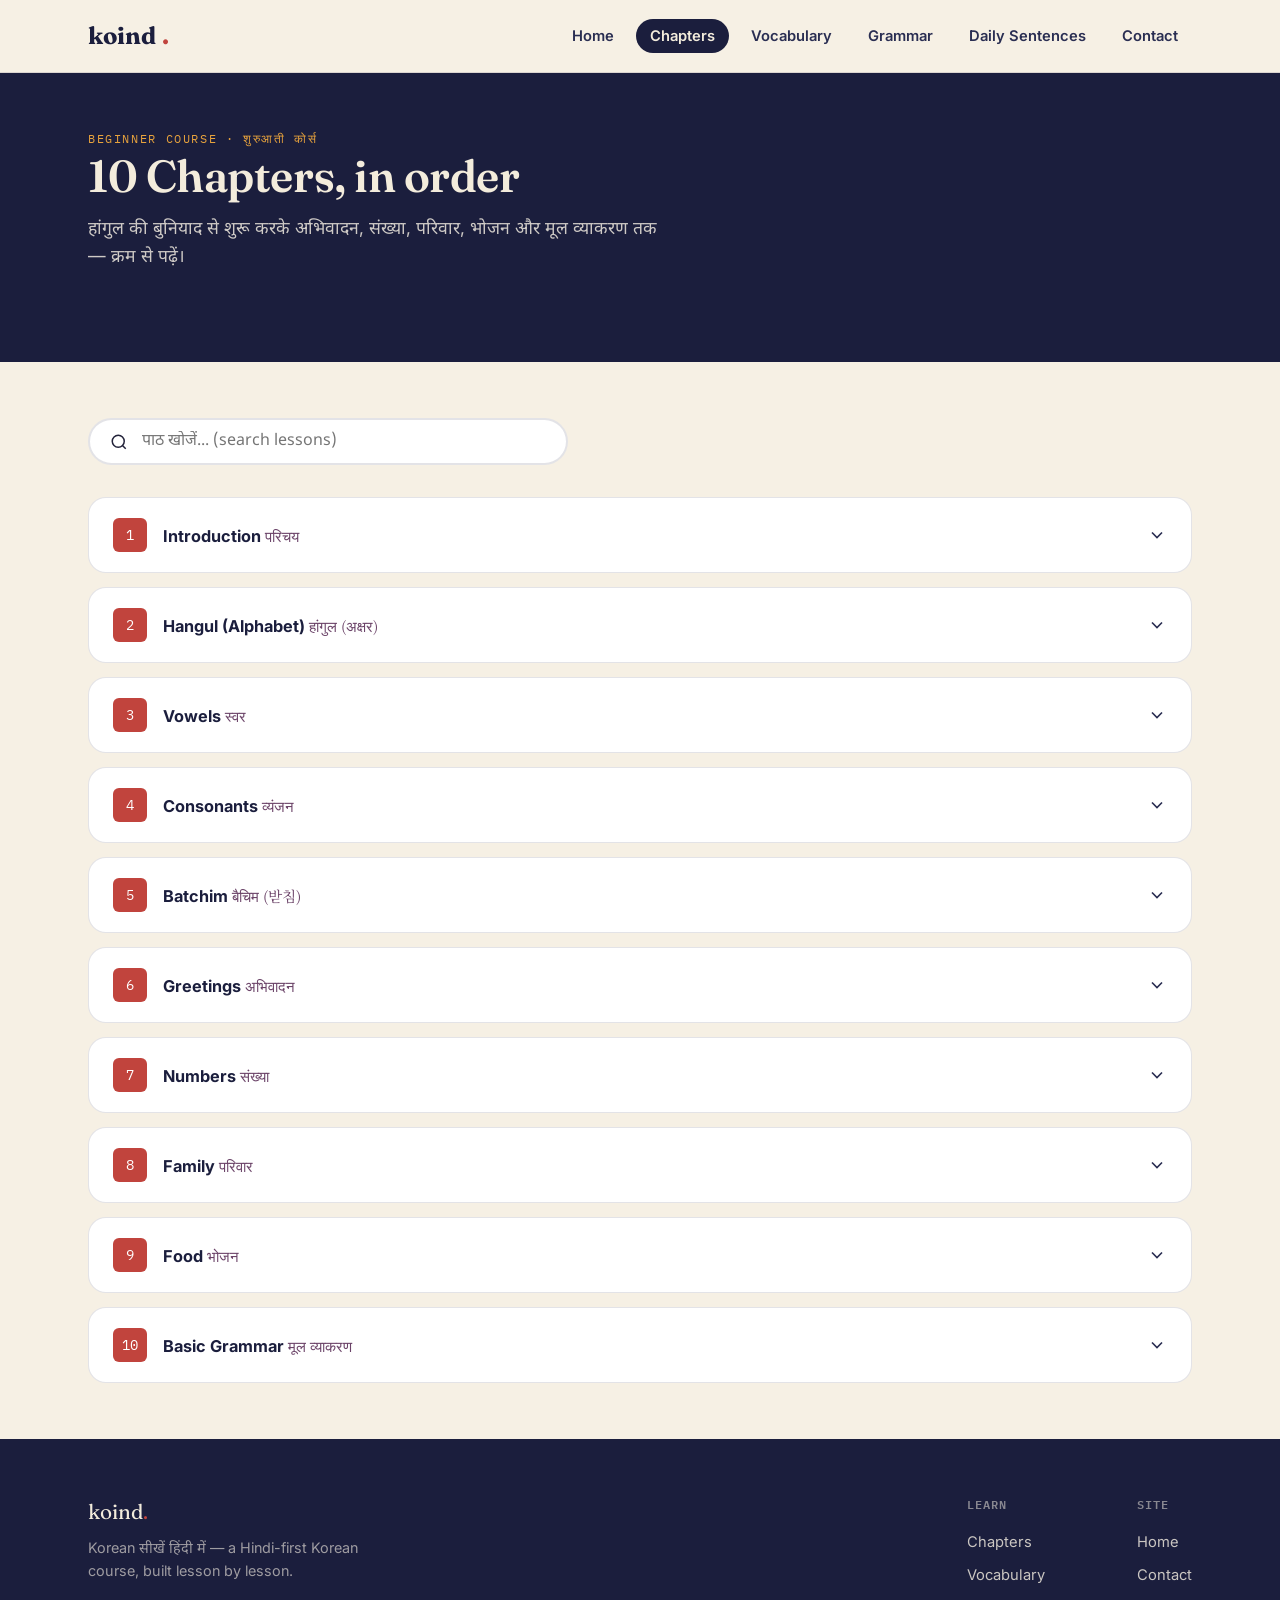
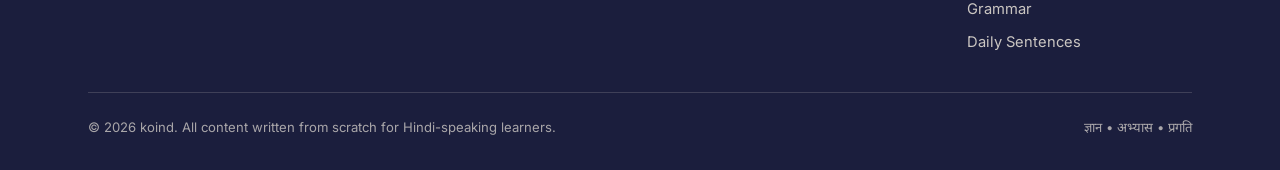
==== chapters.html @ 903cb3c7 "Add files via upload" ====
<!DOCTYPE html>
<html lang="en">
<head>
<meta charset="UTF-8">
<meta name="viewport" content="width=device-width, initial-scale=1.0">
<title>Chapters — koindian</title>
<meta name="description" content="10 chapters, 21 lessons — Hangul basics through beginner grammar, explained in Hindi.">
<link rel="preconnect" href="https://fonts.googleapis.com">
<link rel="preconnect" href="https://fonts.gstatic.com" crossorigin>
<link href="https://fonts.googleapis.com/css2?family=Fraunces:opsz,wght@9..144,500;9..144,600;9..144,700&family=Inter:wght@400;500;600;700&family=Noto+Serif+KR:wght@500;600;700&family=Noto+Sans+Devanagari:wght@400;500;600;700&family=IBM+Plex+Mono:wght@500;600&display=swap" rel="stylesheet">
<link rel="stylesheet" href="css/style.css">
</head>
<body>

<nav class="site-nav" id="site-nav"></nav>

<header class="hero" style="padding:52px 0 60px;">
  <div class="wrap" style="grid-template-columns:1fr;">
    <div>
      <div class="eyebrow" style="color:var(--marigold);">Beginner Course · शुरुआती कोर्स</div>
      <h1 style="font-size:clamp(2rem,4vw,2.8rem);">10 Chapters, in order</h1>
      <p class="lede">हांगुल की बुनियाद से शुरू करके अभिवादन, संख्या, परिवार, भोजन और मूल व्याकरण तक — क्रम से पढ़ें।</p>
    </div>
  </div>
</header>

<section class="section-tight">
  <div class="wrap">
    <div class="search-box" style="margin-bottom:32px;">
      <svg width="18" height="18" viewBox="0 0 24 24" fill="none" stroke="currentColor" stroke-width="2"><circle cx="11" cy="11" r="8"/><line x1="21" y1="21" x2="16.65" y2="16.65"/></svg>
      <input type="text" id="chapter-search" placeholder="पाठ खोजें... (search lessons)">
    </div>
    <div class="acc-list" id="chapter-list"></div>
  </div>
</section>

<footer class="site-footer" id="site-footer"></footer>

<script src="js/data.js"></script>
<script src="js/app.js"></script>
<script>
document.addEventListener("DOMContentLoaded", () => {
  const listEl = document.getElementById("chapter-list");

  function lessonRowHTML(chapter, lesson, idx) {
    return `
      <div>
        <div class="lesson-row" onclick="toggleLessonDetail(this)">
          <span class="dot"></span>
          <div style="flex:1;">
            <div class="en">${idx + 1}. ${lesson.title}</div>
            <div class="ko kr">${lesson.titleKo}</div>
          </div>
        </div>
        <div class="lesson-detail">
          <span class="explain-label">Explanation · व्याख्या</span>
          <p class="explain hi">${lesson.explanationHi}</p>
          ${lesson.examples.map(ex => `
            <div class="example-bubble">
              <div class="ko kr">${ex.ko}</div>
              <div class="hi">${ex.hi}</div>
            </div>
          `).join("")}
        </div>
      </div>
    `;
  }

  function render(filter) {
    const f = (filter || "").trim().toLowerCase();
    listEl.innerHTML = "";
    KOIND.chapters.forEach((chapter) => {
      const matchingLessons = chapter.lessons.filter(l =>
        !f ||
        l.title.toLowerCase().includes(f) ||
        l.titleKo.includes(filter || "") ||
        l.explanationHi.includes(filter || "")
      );
      if (f && matchingLessons.length === 0) return;

      const item = document.createElement("div");
      item.className = "acc-item" + (f ? " open" : "");
      item.innerHTML = `
        <button class="acc-trigger" onclick="toggleAccordion(this)" aria-expanded="${f ? "true" : "false"}">
          <span class="acc-number">${chapter.number}</span>
          <span class="acc-title">
            <span class="en">${chapter.title}</span>
            <span class="ko kr">${chapter.titleKo}</span>
          </span>
          <svg class="acc-chevron" width="20" height="20" viewBox="0 0 24 24" fill="none" stroke="currentColor" stroke-width="2"><polyline points="6 9 12 15 18 9"/></svg>
        </button>
        <div class="acc-panel">
          <div class="acc-panel-inner">
            ${matchingLessons.map((l, i) => lessonRowHTML(chapter, l, chapter.lessons.indexOf(l))).join("")}
          </div>
        </div>
      `;
      listEl.appendChild(item);
    });
    if (listEl.children.length === 0) {
      listEl.innerHTML = `<div class="empty-state"><p class="hi">कोई पाठ नहीं मिला।</p></div>`;
    }
  }

  render("");
  document.getElementById("chapter-search").addEventListener("input", (e) => render(e.target.value));
});
</script>
</body>
</html>
---- css/style.css ----
/* ============================================================
   koind — design tokens
   Ink Indigo   #1B1E3D  (base / ink)
   Rice Paper   #F6F0E4  (light section bg)
   Dancheong Red #C1443D (primary accent — palace red)
   Marigold     #E8A33D  (secondary accent — warm)
   Jade Celadon #3F7D69  (tertiary accent — cool)
   Plum Ink     #6B4368  (hover / depth)
   ============================================================ */

:root {
  --ink: #1B1E3D;
  --ink-soft: #2A2E52;
  --paper: #F6F0E4;
  --paper-dim: #EDE4D2;
  --red: #C1443D;
  --marigold: #E8A33D;
  --jade: #3F7D69;
  --plum: #6B4368;
  --cream-text: #F3ECDC;
  --ink-text: #23233A;
  --line: rgba(27, 30, 61, 0.12);
  --line-on-ink: rgba(246, 240, 228, 0.16);

  --font-display: "Fraunces", "Noto Serif KR", serif;
  --font-body: "Inter", "Noto Sans Devanagari", sans-serif;
  --font-kr: "Noto Serif KR", serif;
  --font-hi: "Noto Sans Devanagari", "Inter", sans-serif;
  --font-mono: "IBM Plex Mono", monospace;

  --radius-block: 6px;
  --radius-card: 18px;
  --shadow-card: 0 8px 30px rgba(27, 30, 61, 0.08);
  --shadow-card-hover: 0 14px 40px rgba(27, 30, 61, 0.14);

  --max-w: 1160px;
}

* { box-sizing: border-box; }
html { scroll-behavior: smooth; }

body {
  margin: 0;
  background: var(--paper);
  color: var(--ink-text);
  font-family: var(--font-body);
  font-size: 16px;
  line-height: 1.6;
  -webkit-font-smoothing: antialiased;
}

img, svg { max-width: 100%; display: block; }

a { color: inherit; text-decoration: none; }

.kr { font-family: var(--font-kr); }
.hi { font-family: var(--font-hi); }

h1, h2, h3, h4 {
  font-family: var(--font-display);
  font-weight: 600;
  margin: 0 0 0.4em;
  letter-spacing: -0.01em;
  color: var(--ink);
}

p { margin: 0 0 1em; }

.eyebrow {
  font-family: var(--font-mono);
  font-size: 0.72rem;
  letter-spacing: 0.14em;
  text-transform: uppercase;
  color: var(--red);
  display: inline-flex;
  align-items: center;
  gap: 0.5em;
}

.wrap {
  max-width: var(--max-w);
  margin: 0 auto;
  padding: 0 28px;
}

:focus-visible {
  outline: 3px solid var(--marigold);
  outline-offset: 2px;
}

@media (prefers-reduced-motion: reduce) {
  *, *::before, *::after {
    animation-duration: 0.01ms !important;
    animation-iteration-count: 1 !important;
    transition-duration: 0.01ms !important;
    scroll-behavior: auto !important;
  }
}

/* ---------------- Nav ---------------- */

.site-nav {
  position: sticky;
  top: 0;
  z-index: 50;
  background: rgba(246, 240, 228, 0.92);
  backdrop-filter: blur(10px);
  border-bottom: 1px solid var(--line);
}

.site-nav .wrap {
  display: flex;
  align-items: center;
  justify-content: space-between;
  height: 72px;
}

.wordmark {
  font-family: var(--font-display);
  font-size: 1.5rem;
  font-weight: 700;
  color: var(--ink);
  display: flex;
  align-items: baseline;
  gap: 6px;
}
.wordmark .dot { color: var(--red); }

.nav-links {
  display: flex;
  gap: 8px;
  list-style: none;
  margin: 0;
  padding: 0;
}

.nav-links a {
  font-size: 0.92rem;
  font-weight: 600;
  padding: 8px 14px;
  border-radius: 999px;
  color: var(--ink-soft);
  transition: background 0.15s ease, color 0.15s ease;
}
.nav-links a:hover { background: var(--paper-dim); }
.nav-links a.active { background: var(--ink); color: var(--cream-text); }

.nav-toggle {
  display: none;
  background: none;
  border: none;
  cursor: pointer;
  padding: 8px;
}
.nav-toggle svg { width: 24px; height: 24px; }

@media (max-width: 820px) {
  .nav-links {
    position: fixed;
    inset: 72px 0 0 0;
    background: var(--paper);
    flex-direction: column;
    padding: 20px 28px;
    gap: 4px;
    transform: translateY(-8px);
    opacity: 0;
    pointer-events: none;
    transition: opacity 0.2s ease, transform 0.2s ease;
  }
  .nav-links.open { opacity: 1; transform: translateY(0); pointer-events: auto; }
  .nav-links a { display: block; padding: 14px 16px; font-size: 1.05rem; }
  .nav-toggle { display: block; }
}

/* ---------------- Hero / Hangul block signature ---------------- */

.hero {
  background: var(--ink);
  color: var(--cream-text);
  padding: 72px 0 96px;
  position: relative;
  overflow: hidden;
}

.hero .wrap {
  display: grid;
  grid-template-columns: minmax(260px, 380px) 1fr;
  gap: 56px;
  align-items: center;
}

.hangul-build {
  --u: 34px;
  width: calc(var(--u) * 3);
  height: calc(var(--u) * 3);
  position: relative;
  margin: 0 auto;
}
.hangul-build .stroke {
  position: absolute;
  background: var(--paper);
  border-radius: 3px;
  opacity: 0;
  transform: scale(0.4);
  animation: strokeIn 0.6s cubic-bezier(.2,.8,.3,1) forwards;
}
/* ㅎ (h) — top-left */
.hangul-build .s1 { top: 0; left: 0; width: calc(var(--u) * 1.3); height: 6px; animation-delay: 0.1s; }
.hangul-build .s2 { top: 16px; left: 4px; width: calc(var(--u) * 1.1); height: 6px; animation-delay: 0.25s; }
.hangul-build .s3 { top: 30px; left: 10px; width: 46px; height: 46px; border-radius: 50%; background: transparent; border: 6px solid var(--paper); animation-delay: 0.4s; }
/* ㅏ (a) — right vertical + tick */
.hangul-build .s4 { top: 0; right: 0; width: 6px; height: calc(var(--u) * 2.6); animation-delay: 0.55s; }
.hangul-build .s5 { top: 40px; right: 16px; width: 20px; height: 6px; animation-delay: 0.7s; }
/* ㄴ (n) — bottom block */
.hangul-build .s6 { bottom: 0; left: 0; width: 6px; height: 40px; animation-delay: 0.9s; }
.hangul-build .s7 { bottom: 0; left: 0; width: calc(var(--u) * 2.5); height: 6px; animation-delay: 1.05s; }

@keyframes strokeIn {
  to { opacity: 1; transform: scale(1); }
}

.hangul-caption {
  text-align: center;
  font-family: var(--font-mono);
  font-size: 0.7rem;
  letter-spacing: 0.1em;
  text-transform: uppercase;
  color: rgba(246, 240, 228, 0.55);
  margin-top: 18px;
}

.hero h1 {
  color: var(--cream-text);
  font-size: clamp(2.2rem, 4.4vw, 3.4rem);
  line-height: 1.12;
  margin-bottom: 0.3em;
}
.hero h1 .accent { color: var(--marigold); }

.hero .lede {
  font-size: 1.1rem;
  color: rgba(246, 240, 228, 0.82);
  max-width: 52ch;
  margin-bottom: 1.8em;
}

.btn-row { display: flex; flex-wrap: wrap; gap: 14px; }

.btn {
  display: inline-flex;
  align-items: center;
  gap: 8px;
  padding: 14px 24px;
  border-radius: 999px;
  font-weight: 700;
  font-size: 0.95rem;
  border: 2px solid transparent;
  cursor: pointer;
  transition: transform 0.15s ease, background 0.15s ease, border-color 0.15s ease;
}
.btn:hover { transform: translateY(-2px); }
.btn-primary { background: var(--red); color: var(--cream-text); }
.btn-primary:hover { background: #a83731; }
.btn-ghost { border-color: var(--line-on-ink); color: var(--cream-text); }
.btn-ghost:hover { border-color: var(--marigold); }
.btn-ink { background: var(--ink); color: var(--cream-text); }
.btn-ink:hover { background: var(--ink-soft); }

/* ---------------- Stat plaques ---------------- */

.stats {
  background: var(--paper-dim);
  border-bottom: 1px solid var(--line);
}
.stats .wrap {
  display: grid;
  grid-template-columns: repeat(4, 1fr);
  gap: 1px;
  background: var(--line);
}
.stat-plaque {
  background: var(--paper-dim);
  padding: 28px 20px;
  text-align: center;
}
.stat-plaque .num {
  font-family: var(--font-display);
  font-size: 2.1rem;
  color: var(--ink);
  font-weight: 700;
}
.stat-plaque .label {
  font-family: var(--font-mono);
  font-size: 0.72rem;
  letter-spacing: 0.06em;
  color: var(--ink-soft);
  text-transform: uppercase;
  margin-top: 4px;
}
.stat-plaque .label-hi {
  font-family: var(--font-hi);
  font-size: 0.85rem;
  color: var(--plum);
  margin-top: 2px;
}
@media (max-width: 720px) {
  .stats .wrap { grid-template-columns: repeat(2, 1fr); }
}

/* ---------------- Section shells ---------------- */

.section { padding: 88px 0; }
.section-tight { padding: 56px 0; }
.section-header { max-width: 60ch; margin-bottom: 44px; }
.section-header h2 { font-size: clamp(1.6rem, 3vw, 2.2rem); }
.section-header p { color: var(--ink-soft); font-size: 1.05rem; }

.section-ink { background: var(--ink); color: var(--cream-text); }
.section-ink h2, .section-ink h3, .section-ink h4 { color: var(--cream-text); }
.section-ink .section-header p { color: rgba(246, 240, 228, 0.75); }

/* ---------------- Path cards (Explore grid) ---------------- */

.path-grid {
  display: grid;
  grid-template-columns: repeat(4, 1fr);
  gap: 20px;
}
@media (max-width: 980px) { .path-grid { grid-template-columns: repeat(2, 1fr); } }
@media (max-width: 560px) { .path-grid { grid-template-columns: 1fr; } }

.path-card {
  background: #fff;
  border-radius: var(--radius-card);
  padding: 26px 24px;
  box-shadow: var(--shadow-card);
  transition: transform 0.18s ease, box-shadow 0.18s ease;
  border: 1px solid var(--line);
  display: flex;
  flex-direction: column;
  gap: 10px;
}
.path-card:hover { transform: translateY(-4px); box-shadow: var(--shadow-card-hover); }

.path-card .glyph {
  width: 46px;
  height: 46px;
  border-radius: var(--radius-block);
  display: flex;
  align-items: center;
  justify-content: center;
  font-family: var(--font-kr);
  font-size: 1.3rem;
  font-weight: 700;
  color: #fff;
}
.path-card .count {
  font-family: var(--font-mono);
  font-size: 0.75rem;
  color: var(--ink-soft);
  opacity: 0.7;
}
.path-card h3 { font-size: 1.15rem; margin-bottom: 2px; }
.path-card p { font-size: 0.92rem; color: var(--ink-soft); margin-bottom: 0; }

/* ---------------- Lesson preview card ---------------- */

.preview-card {
  background: #fff;
  border-radius: var(--radius-card);
  box-shadow: var(--shadow-card);
  border: 1px solid var(--line);
  overflow: hidden;
}
.preview-head {
  background: var(--jade);
  color: var(--cream-text);
  padding: 20px 28px;
  display: flex;
  justify-content: space-between;
  align-items: center;
}
.preview-head .tag {
  font-family: var(--font-mono);
  font-size: 0.72rem;
  letter-spacing: 0.08em;
  text-transform: uppercase;
  opacity: 0.85;
}
.preview-body { padding: 28px; }
.preview-body .ko-line { font-family: var(--font-kr); font-size: 1.6rem; color: var(--ink); margin-bottom: 4px; }
.preview-body .hi-line { font-family: var(--font-hi); font-size: 1.1rem; color: var(--plum); margin-bottom: 20px; }
.example-bubble {
  background: var(--paper-dim);
  border-radius: 12px;
  padding: 14px 18px;
  margin-bottom: 10px;
}
.example-bubble .ko { font-family: var(--font-kr); font-weight: 600; color: var(--ink); }
.example-bubble .hi { font-family: var(--font-hi); color: var(--ink-soft); font-size: 0.95rem; margin-top: 2px; }

/* ---------------- Accordions (chapters / grammar / vocab) ---------------- */

.acc-list { display: flex; flex-direction: column; gap: 14px; }

.acc-item {
  background: #fff;
  border: 1px solid var(--line);
  border-radius: var(--radius-card);
  overflow: hidden;
}

.acc-trigger {
  width: 100%;
  display: flex;
  align-items: center;
  gap: 16px;
  padding: 20px 24px;
  background: none;
  border: none;
  cursor: pointer;
  text-align: left;
  font-family: var(--font-body);
}

.acc-number {
  font-family: var(--font-mono);
  font-size: 0.85rem;
  color: #fff;
  background: var(--red);
  width: 34px;
  height: 34px;
  border-radius: var(--radius-block);
  display: flex;
  align-items: center;
  justify-content: center;
  flex-shrink: 0;
}

.acc-title { flex: 1; }
.acc-title .en { font-weight: 700; color: var(--ink); font-size: 1.02rem; }
.acc-title .ko { font-family: var(--font-kr); color: var(--plum); font-size: 0.92rem; margin-top: 2px; }

.acc-chevron { transition: transform 0.2s ease; color: var(--ink-soft); flex-shrink: 0; }
.acc-item.open .acc-chevron { transform: rotate(180deg); }

.acc-panel {
  max-height: 0;
  overflow: hidden;
  transition: max-height 0.3s ease;
}
.acc-item.open .acc-panel { max-height: 4000px; }
.acc-panel-inner { padding: 0 24px 24px; border-top: 1px solid var(--line); padding-top: 20px; }

.lesson-row {
  display: flex;
  align-items: center;
  gap: 12px;
  padding: 12px 14px;
  border-radius: 10px;
  cursor: pointer;
  transition: background 0.15s ease;
}
.lesson-row:hover { background: var(--paper-dim); }
.lesson-row .dot { width: 8px; height: 8px; border-radius: 50%; background: var(--jade); flex-shrink: 0; }
.lesson-row .en { font-weight: 600; font-size: 0.95rem; }
.lesson-row .ko { font-family: var(--font-kr); color: var(--ink-soft); font-size: 0.85rem; }

.lesson-detail {
  display: none;
  margin-top: 10px;
  padding: 18px 20px;
  background: var(--paper-dim);
  border-radius: 12px;
}
.lesson-detail.open { display: block; }
.lesson-detail .explain { color: var(--ink-soft); font-size: 0.95rem; margin-bottom: 14px; }
.lesson-detail .explain-label { font-family: var(--font-mono); font-size: 0.7rem; text-transform: uppercase; letter-spacing: 0.08em; color: var(--red); display: block; margin-bottom: 6px; }

/* ---------------- Vocabulary tables ---------------- */

.vocab-grid {
  display: grid;
  grid-template-columns: repeat(auto-fill, minmax(320px, 1fr));
  gap: 10px;
  margin-top: 16px;
}
.vocab-word {
  display: flex;
  justify-content: space-between;
  align-items: baseline;
  gap: 10px;
  padding: 12px 16px;
  background: var(--paper-dim);
  border-radius: 10px;
}
.vocab-word .ko { font-family: var(--font-kr); font-weight: 600; color: var(--ink); }
.vocab-word .roman { font-family: var(--font-mono); font-size: 0.72rem; color: var(--ink-soft); opacity: 0.7; display: block; }
.vocab-word .hi { font-family: var(--font-hi); color: var(--plum); text-align: right; font-size: 0.95rem; }

.category-pills {
  display: flex;
  flex-wrap: wrap;
  gap: 8px;
  margin-bottom: 36px;
}
.pill {
  font-family: var(--font-mono);
  font-size: 0.8rem;
  padding: 8px 16px;
  border-radius: 999px;
  border: 1px solid var(--line);
  background: #fff;
  cursor: pointer;
  color: var(--ink-soft);
  transition: all 0.15s ease;
}
.pill:hover { border-color: var(--jade); color: var(--jade); }
.pill.active { background: var(--ink); color: var(--cream-text); border-color: var(--ink); }

/* ---------------- Quiz ---------------- */

.quiz-box {
  background: var(--paper-dim);
  border-radius: 16px;
  padding: 22px 24px;
  margin-top: 20px;
}
.quiz-progress {
  font-family: var(--font-mono);
  font-size: 0.75rem;
  color: var(--ink-soft);
  margin-bottom: 14px;
}
.quiz-question .ko {
  font-family: var(--font-kr);
  font-size: 1.25rem;
  color: var(--ink);
  margin-bottom: 4px;
}
.quiz-hi { font-family: var(--font-hi); color: var(--ink-soft); font-size: 0.88rem; margin-bottom: 18px; }
.quiz-options {
  display: grid;
  grid-template-columns: repeat(2, 1fr);
  gap: 10px;
  margin-bottom: 18px;
}
@media (max-width: 520px) { .quiz-options { grid-template-columns: 1fr; } }
.quiz-option {
  padding: 12px 16px;
  border-radius: 10px;
  border: 2px solid var(--line);
  background: #fff;
  font-family: var(--font-kr);
  font-size: 1.05rem;
  cursor: pointer;
  text-align: center;
  transition: all 0.15s ease;
}
.quiz-option:hover { border-color: var(--jade); }
.quiz-option.correct { border-color: var(--jade); background: rgba(63,125,105,0.12); }
.quiz-option.wrong { border-color: var(--red); background: rgba(193,68,61,0.12); }
.quiz-option[disabled] { cursor: default; }
.quiz-footer { display: flex; justify-content: space-between; align-items: center; }
.quiz-score { font-family: var(--font-mono); font-size: 0.85rem; color: var(--ink-soft); }
.quiz-result {
  text-align: center;
  padding: 30px 20px;
}
.quiz-result .big { font-family: var(--font-display); font-size: 2.4rem; color: var(--ink); }

/* ---------------- Sentences ---------------- */

.sentence-row {
  display: flex;
  justify-content: space-between;
  align-items: center;
  gap: 16px;
  padding: 14px 18px;
  background: #fff;
  border: 1px solid var(--line);
  border-radius: 12px;
  margin-bottom: 8px;
}
.sentence-row .ko { font-family: var(--font-kr); font-weight: 600; color: var(--ink); }
.sentence-row .hi { font-family: var(--font-hi); color: var(--ink-soft); font-size: 0.9rem; margin-top: 2px; }

/* ---------------- Search ---------------- */

.search-box {
  display: flex;
  align-items: center;
  gap: 12px;
  background: #fff;
  border: 2px solid var(--line);
  border-radius: 999px;
  padding: 10px 20px;
  max-width: 480px;
}
.search-box input {
  border: none;
  outline: none;
  flex: 1;
  font-size: 1rem;
  font-family: var(--font-hi);
  background: none;
}
.search-box:focus-within { border-color: var(--jade); }

/* ---------------- Contact page ---------------- */

.contact-grid {
  display: grid;
  grid-template-columns: 1.1fr 0.9fr;
  gap: 48px;
}
@media (max-width: 820px) { .contact-grid { grid-template-columns: 1fr; } }

.field { margin-bottom: 20px; }
.field label {
  display: block;
  font-family: var(--font-mono);
  font-size: 0.75rem;
  text-transform: uppercase;
  letter-spacing: 0.06em;
  color: var(--ink-soft);
  margin-bottom: 6px;
}
.field input, .field textarea, .field select {
  width: 100%;
  padding: 13px 16px;
  border-radius: 10px;
  border: 1.5px solid var(--line);
  font-family: var(--font-body);
  font-size: 0.98rem;
  background: #fff;
  resize: vertical;
}
.field input:focus, .field textarea:focus, .field select:focus {
  outline: none;
  border-color: var(--jade);
}

.contact-info-card {
  background: var(--ink);
  color: var(--cream-text);
  border-radius: var(--radius-card);
  padding: 30px 28px;
}
.contact-info-card h3 { color: var(--cream-text); }
.contact-line {
  display: flex;
  gap: 12px;
  align-items: flex-start;
  padding: 14px 0;
  border-bottom: 1px solid var(--line-on-ink);
}
.contact-line:last-child { border-bottom: none; }
.contact-line .label { font-family: var(--font-mono); font-size: 0.72rem; text-transform: uppercase; letter-spacing: 0.06em; opacity: 0.6; }
.contact-line .value { font-size: 0.98rem; }
.placeholder-tag {
  display: inline-block;
  font-family: var(--font-mono);
  font-size: 0.68rem;
  background: rgba(232, 163, 61, 0.18);
  color: var(--marigold);
  padding: 2px 8px;
  border-radius: 6px;
  margin-left: 8px;
}

/* ---------------- Footer ---------------- */

.site-footer {
  background: var(--ink);
  color: rgba(246, 240, 228, 0.65);
  padding: 56px 0 32px;
}
.footer-top {
  display: flex;
  justify-content: space-between;
  gap: 40px;
  flex-wrap: wrap;
  padding-bottom: 32px;
  border-bottom: 1px solid var(--line-on-ink);
  margin-bottom: 24px;
}
.footer-wordmark { font-family: var(--font-display); font-size: 1.3rem; color: var(--cream-text); margin-bottom: 8px; }
.footer-cols { display: flex; gap: 56px; flex-wrap: wrap; }
.footer-col h4 {
  font-family: var(--font-mono);
  font-size: 0.72rem;
  text-transform: uppercase;
  letter-spacing: 0.08em;
  color: rgba(246,240,228,0.5);
  margin-bottom: 12px;
}
.footer-col a { display: block; padding: 5px 0; font-size: 0.92rem; color: rgba(246,240,228,0.8); }
.footer-col a:hover { color: var(--marigold); }
.footer-bottom { display: flex; justify-content: space-between; font-size: 0.82rem; flex-wrap: wrap; gap: 8px; }

/* ---------------- Misc utility ---------------- */

.center { text-align: center; }
.mt-0 { margin-top: 0; }
.empty-state {
  text-align: center;
  padding: 60px 20px;
  color: var(--ink-soft);
}
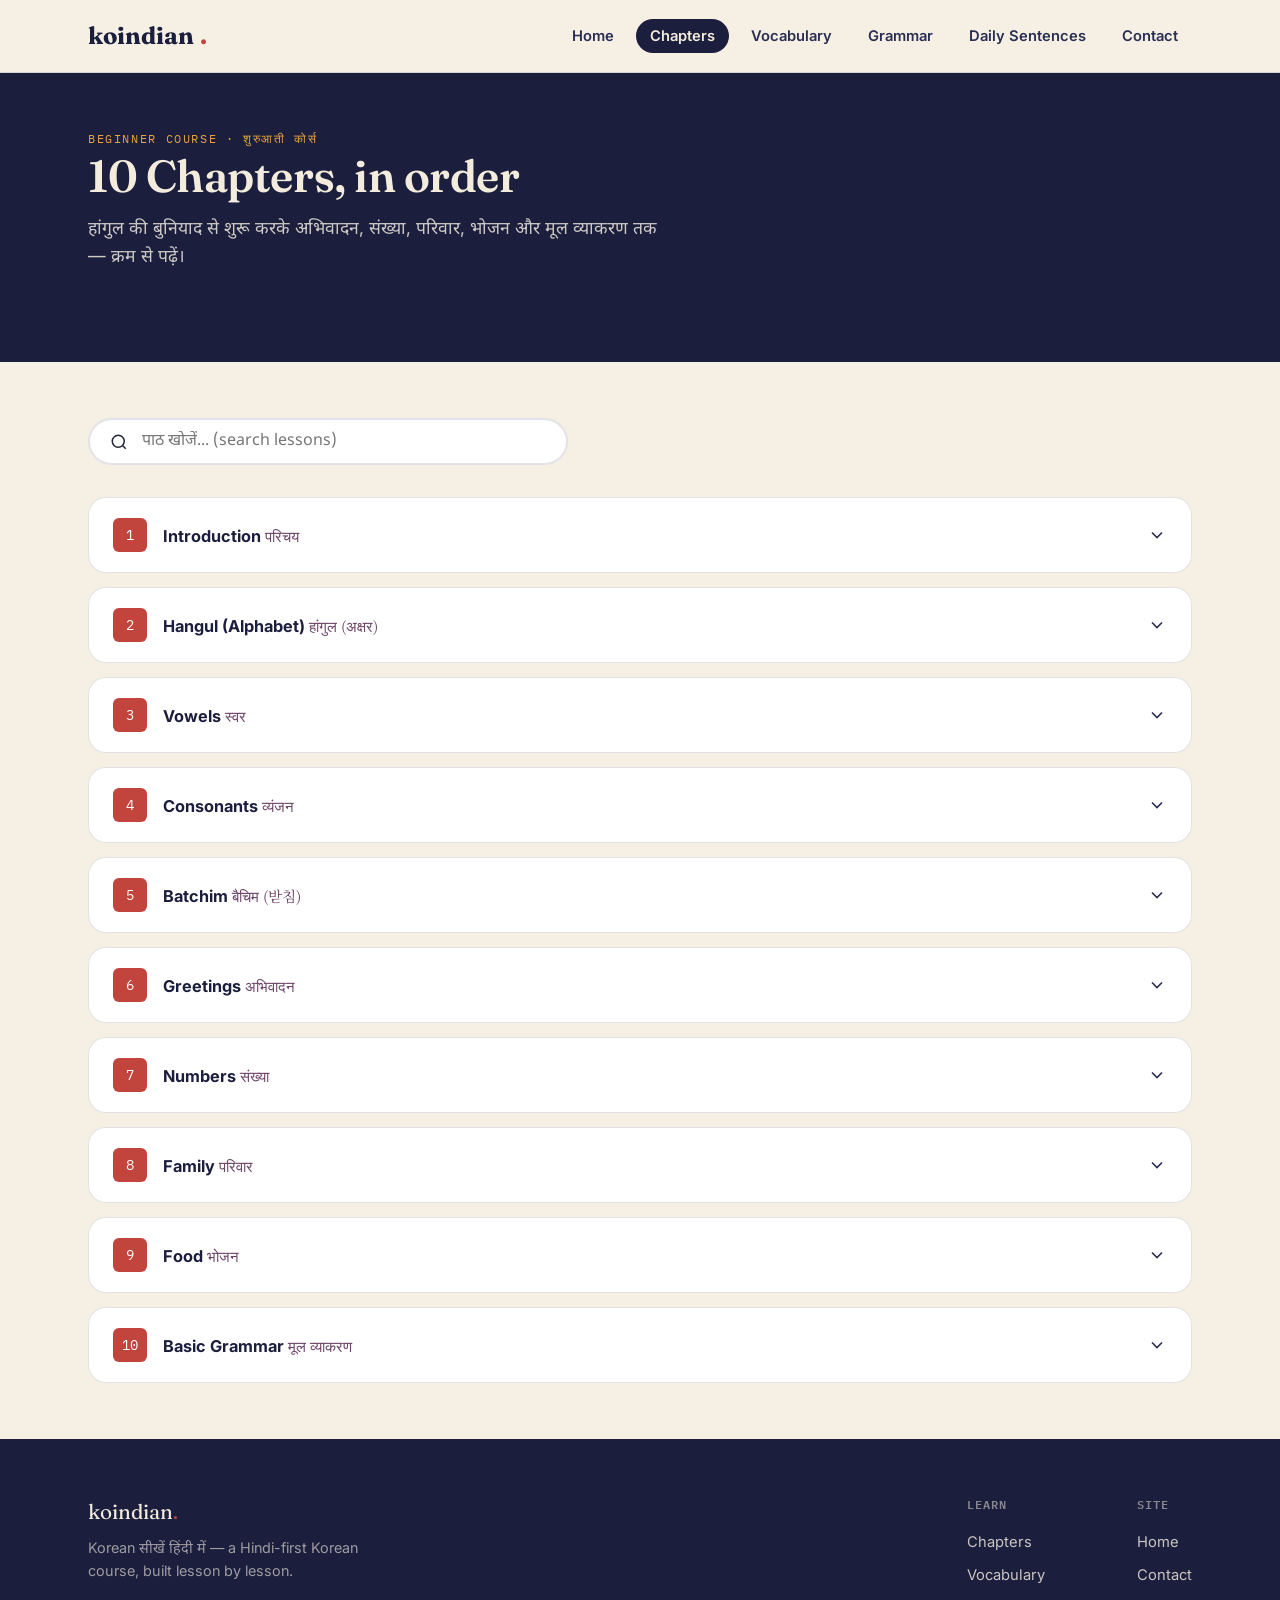
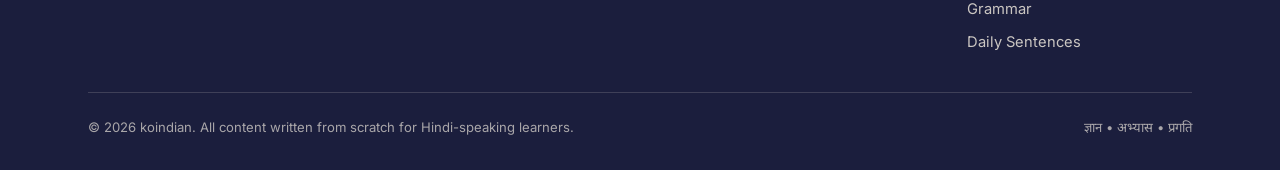
==== commit 78ec0bed: "Add files via upload" ====
--- a/chapters.html
+++ b/chapters.html
@@ -69,7 +69,7 @@
   function render(filter) {
     const f = (filter || "").trim().toLowerCase();
     listEl.innerHTML = "";
-    KOIND.chapters.forEach((chapter) => {
+    KOINDIAN.chapters.forEach((chapter) => {
       const matchingLessons = chapter.lessons.filter(l =>
         !f ||
         l.title.toLowerCase().includes(f) ||
--- a/css/style.css
+++ b/css/style.css
@@ -1,5 +1,5 @@
 /* ============================================================
-   koind — design tokens
+   koindian — design tokens
    Ink Indigo   #1B1E3D  (base / ink)
    Rice Paper   #F6F0E4  (light section bg)
    Dancheong Red #C1443D (primary accent — palace red)
